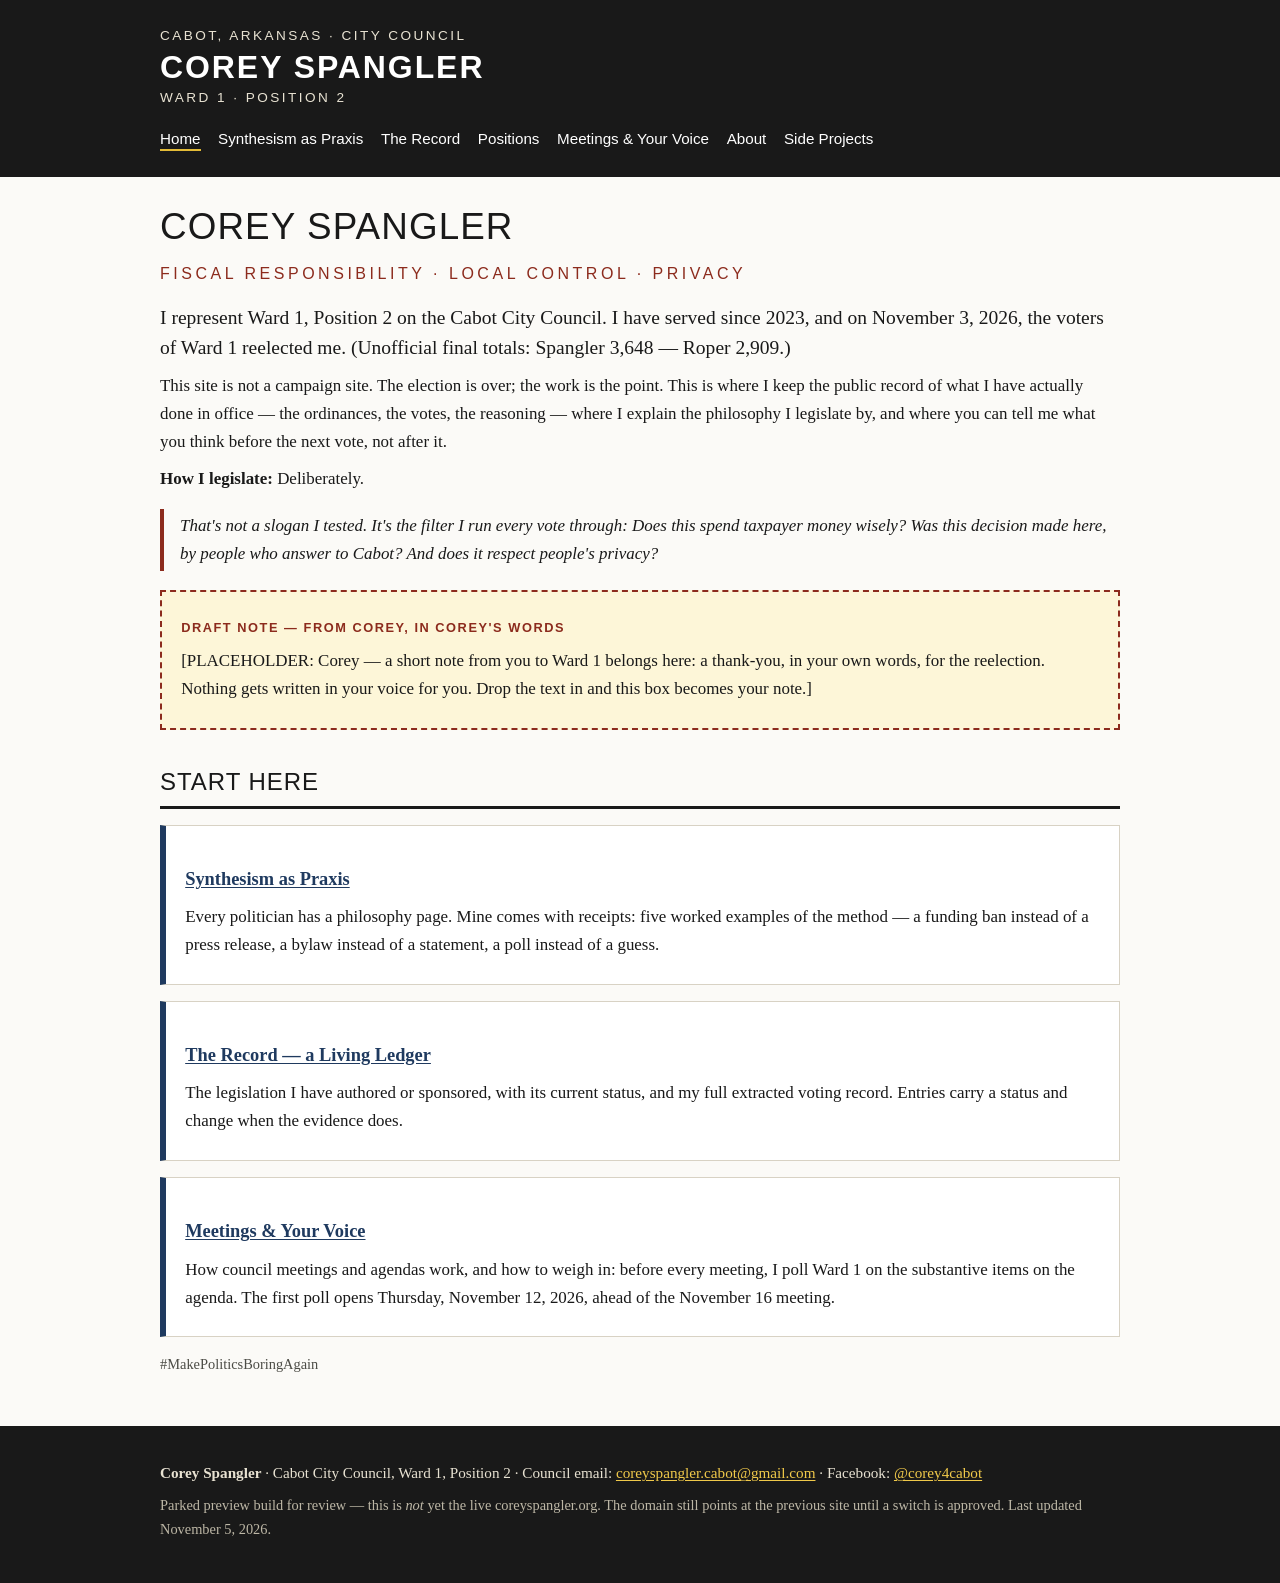
==== index.html @ a17233a7 "Initial build: post-election council-centric CoreySpangler.org preview (7 pages, parked for review)" ====
<!DOCTYPE html>
<html lang="en">
<head>
<meta charset="utf-8">
<meta name="viewport" content="width=device-width, initial-scale=1">
<title>Home — Corey Spangler, Cabot City Council</title>
<meta name="description" content="Corey Spangler — Cabot City Council, Ward 1 Position 2. Serving since 2023, reelected November 3, 2026. Fiscal responsibility. Local control. Privacy.">
<link rel="canonical" href="https://hirammcknoxt.github.io/coreyspangler/index.html">
<meta property="og:title" content="Home — Corey Spangler, Cabot City Council">
<meta property="og:description" content="Corey Spangler — Cabot City Council, Ward 1 Position 2. Serving since 2023, reelected November 3, 2026. Fiscal responsibility. Local control. Privacy.">
<meta property="og:type" content="website">
<meta property="og:url" content="https://hirammcknoxt.github.io/coreyspangler/index.html">
<link rel="stylesheet" href="style.css">
</head>
<body>
<a class="skip" href="#main">Skip to content</a>
<header class="site">
  <div class="wrap">
    <p class="brand">Cabot, Arkansas · City Council
      <strong>Corey Spangler</strong>
      Ward 1 · Position 2
    </p>
  </div>
  <nav class="main" aria-label="Main">
    <div class="wrap">
      <ul>
          <li><a href="index.html" aria-current="page">Home</a></li>
          <li><a href="praxis.html">Synthesism as Praxis</a></li>
          <li><a href="record.html">The Record</a></li>
          <li><a href="positions.html">Positions</a></li>
          <li><a href="meetings.html">Meetings &amp; Your Voice</a></li>
          <li><a href="about.html">About</a></li>
          <li><a href="projects.html">Side Projects</a></li>
      </ul>
    </div>
  </nav>
</header>
<main id="main">
  <div class="wrap">

<h1>Corey Spangler</h1>
<p class="tagline">Fiscal Responsibility · Local Control · Privacy</p>
<p class="lede">I represent Ward 1, Position 2 on the Cabot City Council.
I have served since 2023, and on November 3, 2026, the voters of Ward 1
reelected me. (Unofficial final totals: Spangler 3,648 — Roper 2,909.)</p>
<p>This site is not a campaign site. The election is over; the work is the
point. This is where I keep the public record of what I have actually done
in office — the ordinances, the votes, the reasoning — where I explain the
philosophy I legislate by, and where you can tell me what you think before
the next vote, not after it.</p>
<p><strong>How I legislate:</strong> Deliberately.</p>
<blockquote>That's not a slogan I tested. It's the filter I run every vote
through: Does this spend taxpayer money wisely? Was this decision made
here, by people who answer to Cabot? And does it respect people's
privacy?</blockquote>

<div class="draft-note">
  <p class="kicker">Draft note — from Corey, in Corey's words</p>
  <p>[PLACEHOLDER: Corey — a short note from you to Ward 1 belongs here:
  a thank-you, in your own words, for the reelection. Nothing gets written
  in your voice for you. Drop the text in and this box becomes your note.]</p>
</div>

<h2>Start here</h2>
<div class="card">
  <h3><a href="praxis.html">Synthesism as Praxis</a></h3>
  <p>Every politician has a philosophy page. Mine comes with receipts:
  five worked examples of the method — a funding ban instead of a press
  release, a bylaw instead of a statement, a poll instead of a guess.</p>
</div>
<div class="card">
  <h3><a href="record.html">The Record — a Living Ledger</a></h3>
  <p>The legislation I have authored or sponsored, with its current
  status, and my full extracted voting record. Entries carry a status and
  change when the evidence does.</p>
</div>
<div class="card">
  <h3><a href="meetings.html">Meetings &amp; Your Voice</a></h3>
  <p>How council meetings and agendas work, and how to weigh in: before
  every meeting, I poll Ward 1 on the substantive items on the agenda.
  The first poll opens Thursday, November 12, 2026, ahead of the
  November 16 meeting.</p>
</div>
<p class="small">#MakePoliticsBoringAgain</p>

  </div>
</main>
<footer class="site">
  <div class="wrap">
    <p><strong>Corey Spangler</strong> · Cabot City Council, Ward 1, Position 2 ·
    Council email: <a href="mailto:coreyspangler.cabot@gmail.com">coreyspangler.cabot@gmail.com</a> ·
    Facebook: <a href="https://www.facebook.com/corey4cabot">@corey4cabot</a></p>
    <p class="small">Parked preview build for review — this is <em>not</em> yet the live
    coreyspangler.org. The domain still points at the previous site until a switch is
    approved. Last updated November 5, 2026.</p>
  </div>
</footer>
</body>
</html>
---- style.css ----
:root{
  --ink:#191919; --paper:#fbfaf7; --panel:#ffffff; --line:#d8d2c4;
  --accent:#8c2b1d; --accent2:#1f3a5f; --muted:#4c4c46;
}
*{box-sizing:border-box}
html{scroll-behavior:smooth}
body{margin:0;background:var(--paper);color:var(--ink);
  font-family:Georgia,'Times New Roman',serif;font-size:1.06rem;line-height:1.65}
a{color:var(--accent2);text-decoration:underline;text-underline-offset:2px}
a:hover{color:var(--accent)}
.skip{position:absolute;left:-9999px;top:0;background:var(--ink);color:#fff;
  padding:.5rem 1rem;z-index:20}
.skip:focus{left:0}
header.site{background:var(--ink);color:#fff;padding:1rem 1rem .6rem}
header.site .wrap, .wrap{max-width:62rem;margin:0 auto;padding:0 1rem}
.brand{font-family:'Arial Narrow',Arial,sans-serif;letter-spacing:.18em;
  text-transform:uppercase;font-size:.85rem;color:#e8e2d2}
.brand strong{display:block;font-family:Impact,'Arial Black',sans-serif;
  font-size:2rem;letter-spacing:.06em;color:#fff;line-height:1.1;margin:.15rem 0}
nav.main{background:var(--ink);padding:.4rem 0 .9rem}
nav.main ul{list-style:none;display:flex;flex-wrap:wrap;gap:.4rem 1.1rem;
  margin:0;padding:0}
nav.main a{color:#fff;text-decoration:none;font-family:Arial,sans-serif;
  font-size:.95rem;border-bottom:2px solid transparent;padding-bottom:.15rem}
nav.main a:hover, nav.main a[aria-current="page"]{border-bottom-color:#e3bb37;color:#fff}
main{padding:1.6rem 0 2.5rem}
h1{font-family:Impact,'Arial Black',sans-serif;font-weight:400;
  letter-spacing:.03em;font-size:2.3rem;line-height:1.15;margin:.2rem 0 .8rem;
  text-transform:uppercase}
h2{font-family:Impact,'Arial Black',sans-serif;font-weight:400;
  letter-spacing:.04em;font-size:1.5rem;margin:2rem 0 .6rem;text-transform:uppercase;
  border-bottom:3px solid var(--ink);padding-bottom:.25rem}
h3{font-size:1.15rem;margin:1.4rem 0 .35rem}
p{margin:.55rem 0}
.lede{font-size:1.22rem;line-height:1.55}
.tagline{font-family:'Arial Narrow',Arial,sans-serif;letter-spacing:.22em;
  text-transform:uppercase;color:var(--accent);font-size:1rem;margin:.2rem 0 1rem}
.card{background:var(--panel);border:1px solid var(--line);
  border-left:6px solid var(--accent2);padding:1rem 1.2rem;margin:1rem 0}
.card.example{border-left-color:var(--accent)}
.draft-note{background:#fdf6d8;border:2px dashed var(--accent);
  padding:1rem 1.2rem;margin:1.2rem 0}
.draft-note .kicker{font-family:Arial,sans-serif;font-weight:700;
  letter-spacing:.12em;text-transform:uppercase;font-size:.8rem;color:var(--accent)}
.chip{display:inline-block;font-family:Arial,sans-serif;font-size:.78rem;
  font-weight:700;letter-spacing:.08em;text-transform:uppercase;
  border:2px solid var(--ink);padding:.08rem .5rem;margin-right:.5rem;
  background:#fff}
.chip.passed{background:#1e5631;color:#fff;border-color:#1e5631}
.chip.pending{background:#e3bb37;color:#191919;border-color:#191919}
.chip.tabled{background:#666;color:#fff;border-color:#666}
.chip.draft{background:#fff;color:#666;border-color:#999}
table.ledger{width:100%;border-collapse:collapse;margin:1rem 0;font-size:1rem}
table.ledger th, table.ledger td{border:1px solid var(--line);
  padding:.55rem .7rem;text-align:left;vertical-align:top;background:var(--panel)}
table.ledger th{background:var(--ink);color:#fff;font-family:Arial,sans-serif;
  font-size:.85rem;letter-spacing:.06em;text-transform:uppercase}
blockquote{border-left:4px solid var(--accent);margin:1rem 0;padding:.2rem 0 .2rem 1rem;
  font-style:italic}
ul.tight li{margin:.3rem 0}
footer.site{background:var(--ink);color:#e8e2d2;padding:1.6rem 0 2rem;
  font-size:.95rem}
footer.site a{color:#f0c94a}
.small{font-size:.9rem;color:var(--muted)}
footer.site .small{color:#bdb7a6}
.pillars{display:flex;flex-wrap:wrap;gap:.6rem;margin:1rem 0}
.pillars span{border:2px solid var(--ink);background:#fff;padding:.35rem .8rem;
  font-family:'Arial Narrow',Arial,sans-serif;letter-spacing:.14em;
  text-transform:uppercase;font-size:.9rem}
@media (max-width:640px){
  h1{font-size:1.7rem} h2{font-size:1.25rem}
  header.site .brand strong{font-size:1.5rem}
}
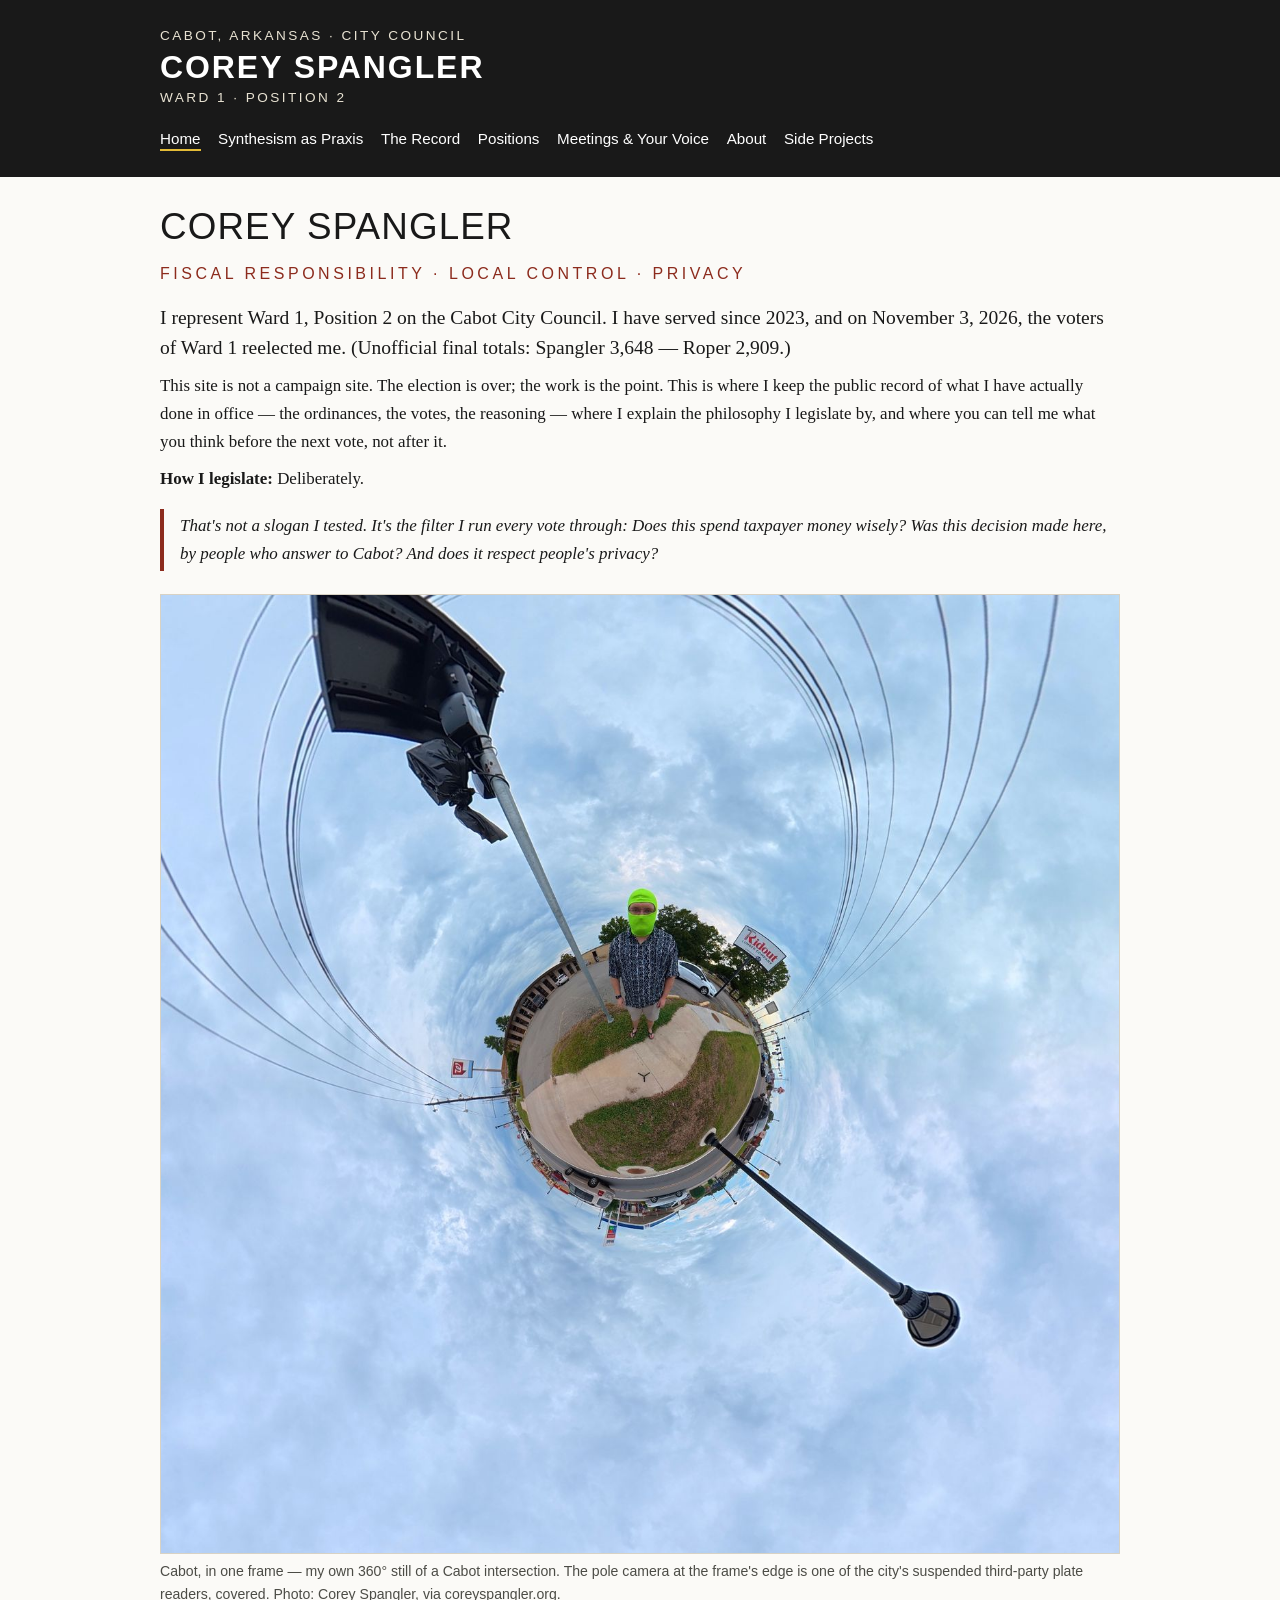
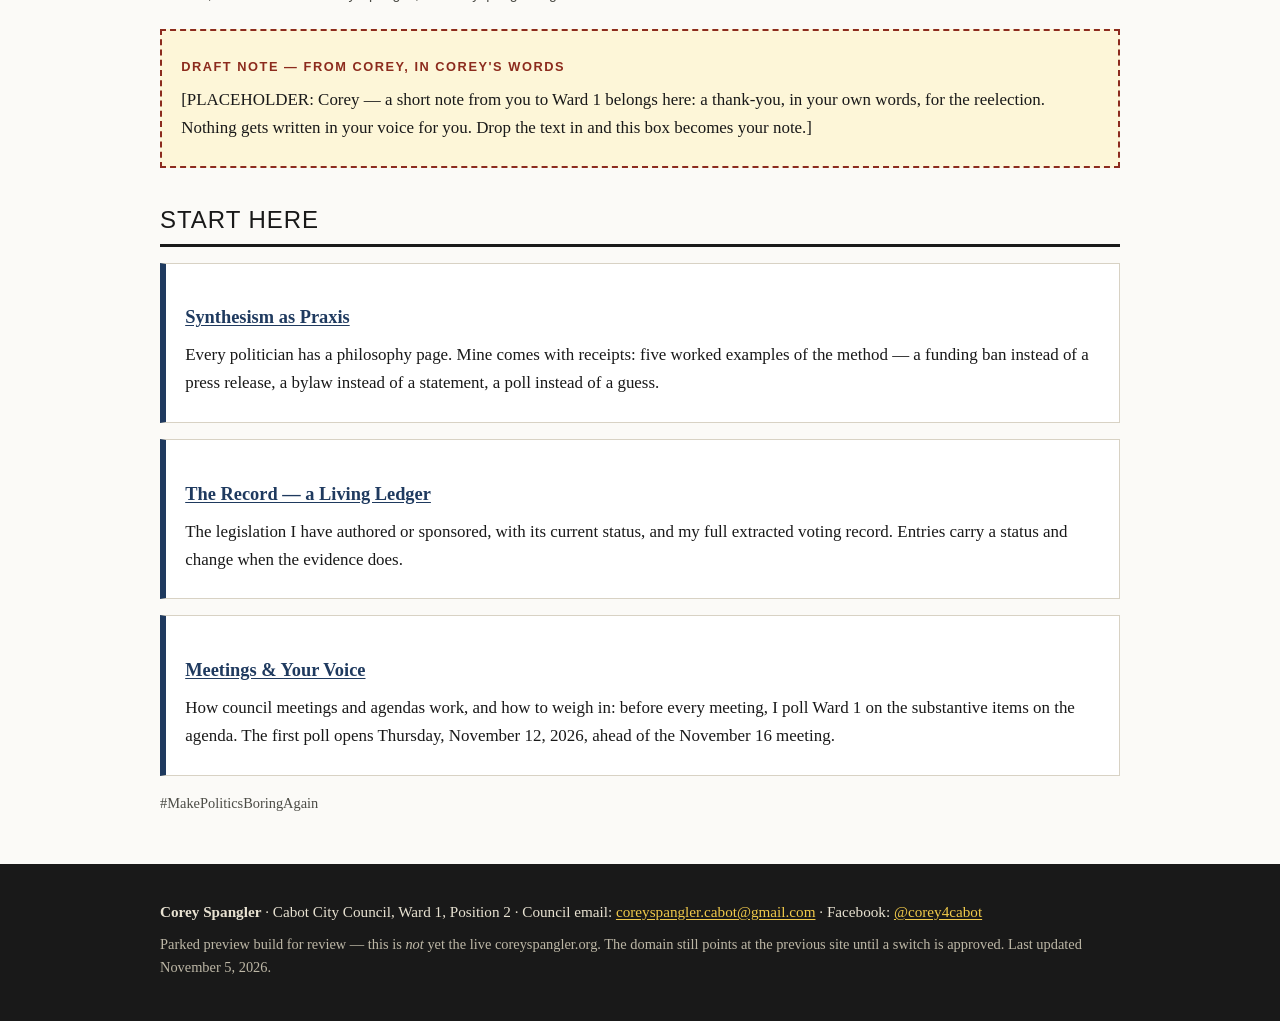
==== commit 9913f056: "Add photography from Wix site and council Facebook Page" ====
--- a/index.html
+++ b/index.html
@@ -54,6 +54,15 @@
 here, by people who answer to Cabot? And does it respect people's
 privacy?</blockquote>
 
+<figure class="photo">
+  <img src="images/cabot-planet-hero.svg" width="1400" height="1400"
+    alt="360-degree tiny-planet photograph of a Cabot, Arkansas intersection: Corey Spangler standing at its center, a covered plate-reader camera on its pole at the edge of the frame">
+  <figcaption>Cabot, in one frame — my own 360° still of a Cabot
+  intersection. The pole camera at the frame's edge is one of the city's
+  suspended third-party plate readers, covered. Photo: Corey Spangler,
+  via coreyspangler.org.</figcaption>
+</figure>
+
 <div class="draft-note">
   <p class="kicker">Draft note — from Corey, in Corey's words</p>
   <p>[PLACEHOLDER: Corey — a short note from you to Ward 1 belongs here:
--- a/style.css
+++ b/style.css
@@ -63,6 +63,13 @@
 footer.site a{color:#f0c94a}
 .small{font-size:.9rem;color:var(--muted)}
 footer.site .small{color:#bdb7a6}
+figure.photo{margin:1.4rem 0}
+figure.photo img{max-width:100%;height:auto;display:block;
+  border:1px solid var(--line);background:var(--panel)}
+figure.photo figcaption{font-size:.88rem;color:var(--muted);
+  margin-top:.4rem;font-family:Arial,sans-serif}
+figure.photo.narrow{max-width:21rem}
+figure.photo.narrow img{border:none;background:transparent}
 .pillars{display:flex;flex-wrap:wrap;gap:.6rem;margin:1rem 0}
 .pillars span{border:2px solid var(--ink);background:#fff;padding:.35rem .8rem;
   font-family:'Arial Narrow',Arial,sans-serif;letter-spacing:.14em;
